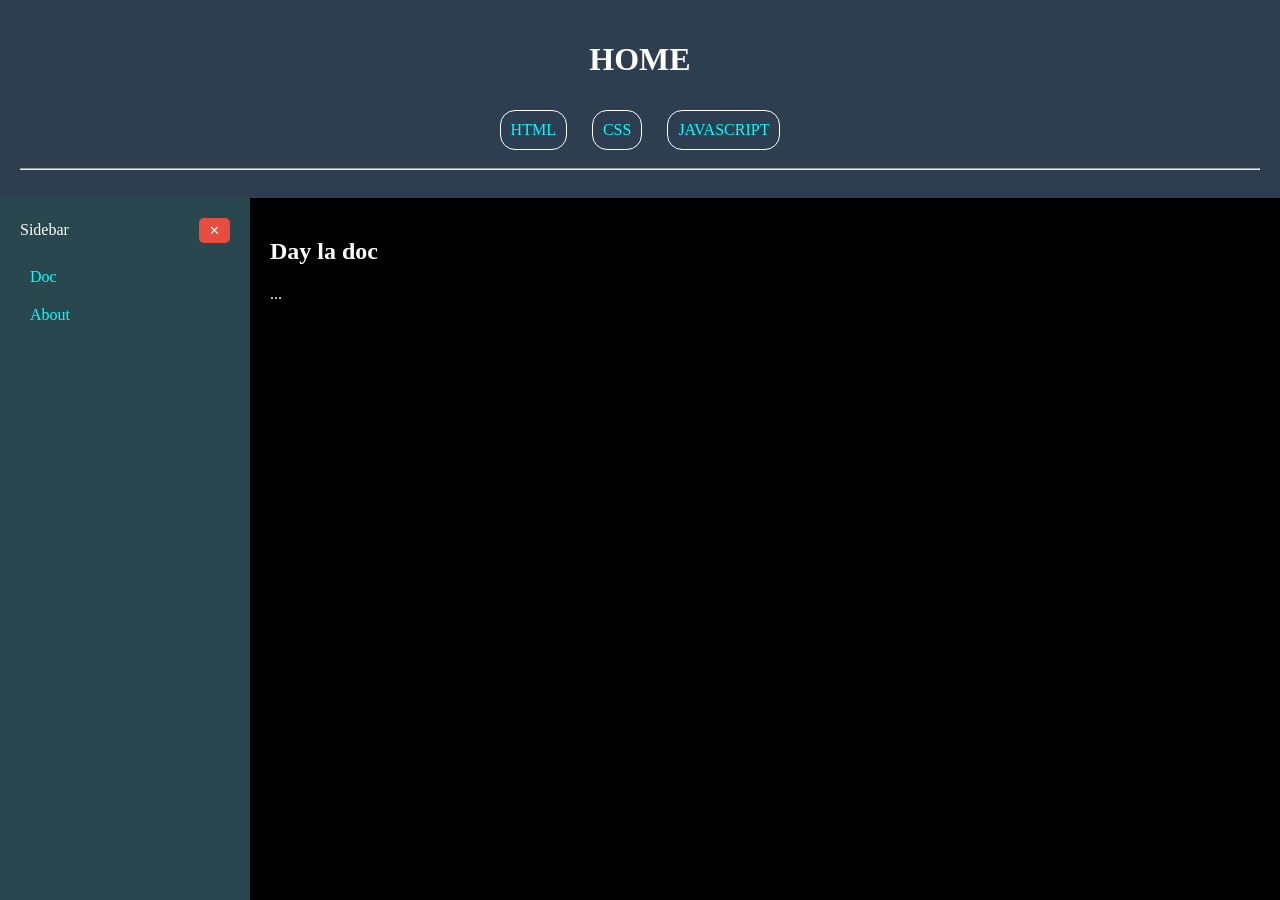
==== index.html @ edceb680 "first" ====
<!DOCTYPE html>
<html lang="en">
<head>
    <meta charset="UTF-8">
    <meta name="viewport" content="width=device-width, initial-scale=1.0">
    <title>HOME</title>
    <link rel="stylesheet" href="style.css">
</head>
<body>
    
    <header>
        <h1>HOME</h1>
        <nav>
            <a href="./HTML/html.html">HTML</a>
            <a href="./CSS/css.html">CSS</a>
            <a href="./JS/js.html">JAVASCRIPT</a>
        </nav>
        <hr>
    </header>

    <div class="middle-section">
        <button id="open-sidebar-btn" onclick="toggleSidebar()">☰</button>
        
        <aside class="sidebar">
        
            <div class="sidebar-header">
                <span>Sidebar</span>        
                <button class="close-btn" onclick="toggleSidebar()">✕</button>
            </div>

            <!-- NOI DUNG SIDEBAR -->
            <div class="sidebar-items">
                <a href="#" onclick="showSection('doc')">Doc</a>
                <a href="#" onclick="showSection('about')">About</a>
            </div>
        
        </aside>

        <!-- NOI DUNG CHINH -->
        <main class="main-content">

            <section id="doc" class="content-section">
                <h2>Day la doc</h2>
                <p>...</p>
            </section>

            <section id="about" class="content-section" style="display: none;">
                <h2>Giới thiệu</h2>

                <p>
                    Tôi là sinh viên ngành Công nghệ thông tin, có hứng thú với lập trình, Linux, mạng máy tính và an ninh mạng.
                    <br>
                    Tôi thích tìm hiểu công nghệ mới và xây dựng các dự án cá nhân.
                </p>

                <h2>Học vấn</h2>

                <div class="item">
                    <h3>Đại học Cửu Long</h3>
                    <p>Ngành Công Nghệ Thông Tin - Trí Tuệ Nhân Tạo</p>
                    <span>2025 - Nay</span>
                </div>
                
                <h2>Kỹ năng cơ bản và kiến thức nền tảng</h2>

                <ul>
                    <li>C / C++</li>
                    <li>C# / .NET</li>
                    <li>Python</li>
                    <li>React</li>
                    <li>HTML / CSS / JavaScript</li>
                    <li>Linux</li>
                    <li>Git / GitHub</li>
                </ul>
                
                <h2>Dự án</h2>

                <div class="item">
                    <h3>Todo App (<a href="https://todo-app-seven-mocha-91.vercel.app/" target="_blank">Click here</a>)</h3>
                    <p>
                        Ứng dụng quản lý công việc được xây dựng bằng React và Node.js.
                    </p>
                </div>

                <div class="item">
                    <h3>Desktop App (Đang nghiên cứu)</h3>
                    <p>
                        Ứng dụng desktop sử dụng C#/.NET, lưu trữ dữ liệu bằng SQLite.
                    </p>
                </div>
                
                <h2>Sở thích</h2>

                <p>
                    Lập trình, Linux, cybersecurity, nghiên cứu công nghệ và xây dựng các project cá nhân.
                </p>
            </section>

        </main>
    </div>

    <script>
        function toggleSidebar() {
            const middleSection = document.querySelector('.middle-section');
            middleSection.classList.toggle('sidebar-closed');
        }

        function showSection(sectionId) {
            const sections = document.querySelectorAll('.content-section');
            
            sections.forEach(sec => {
                sec.style.display = 'none';
            });
            
            const activeSection = document.getElementById(sectionId);
            if (activeSection) {
                activeSection.style.display = 'block';
            }
        }
    </script>
</body>
</html>
---- style.css ----
body {
    background-color: black;
    color: white;
    border-radius: 15px;
    box-sizing: border-box;
    margin: 0;
    display: flex;
    flex-direction: column;
    min-height: 100vh;
}

nav a {
    text-decoration: none;
    color: #0ff;
    text-align: center;
    border: 1px solid white;
    border-radius: 15px;
    padding: 10px;
}

nav {
    padding: 10px;
    justify-content: center;
    display: flex;
    gap: 25px;
}

header {
    background-color: #2c3e50;
    color: white;
    padding: 20px;
    text-align: center;
}

.middle-section {
    display: flex;
    flex: 1;
    position: relative;
}

.sidebar {
    width: 250px;
    background-color: #29474e;
    padding: 20px;
    box-sizing: border-box;
    transition: all 0.3s ease;
    overflow: hidden;
}

.sidebar-header {
    display: flex;
    justify-content: space-between;
    align-items: center;
    margin-bottom: 15px;
}

.close-btn {
    background-color: #e74c3c;
    color: white;
    border: none;
    padding: 5px 10px;
    border-radius: 5px;
    cursor: pointer;
    transition: background-color 0.2s ease-in-out;
}

.close-btn:hover {
    background-color: #c0392b;
}

#open-sidebar-btn {
    display: none;
    position: absolute;
    left: 10px;
    top: 10px;
    background-color: #29474e;
    color: white;
    border: 1px solid white;
    padding: 8px 12px;
    border-radius: 5px;
    cursor: pointer;
    z-index: 10;
    transition: background-color 0.2s ease-in-out;
}

#open-sidebar-btn:hover {
    background-color: #3b636c;
}

.middle-section.sidebar-closed .sidebar {
    width: 0;
    padding: 0;
    border: none;
}

.middle-section.sidebar-closed #open-sidebar-btn {
    display: block;
}

.main-content {
    flex: 1;
    padding: 20px;
    background-color: #000000;
}
.middle-section .sidebar .sidebar-items a{
    display: flex;
    padding: 10px;
    border-radius: 15px;
    text-decoration: none;
    color: #0ff;
}

.sidebar-items a {
    transition: 0.2s ease-in-out;
}

.sidebar-items a:hover {
    background-color: #485553;
    transform: translateY(-2px);
}

.sidebar-items a:active {
    background-color: #29474e;
    transform: translateY(2px);
}
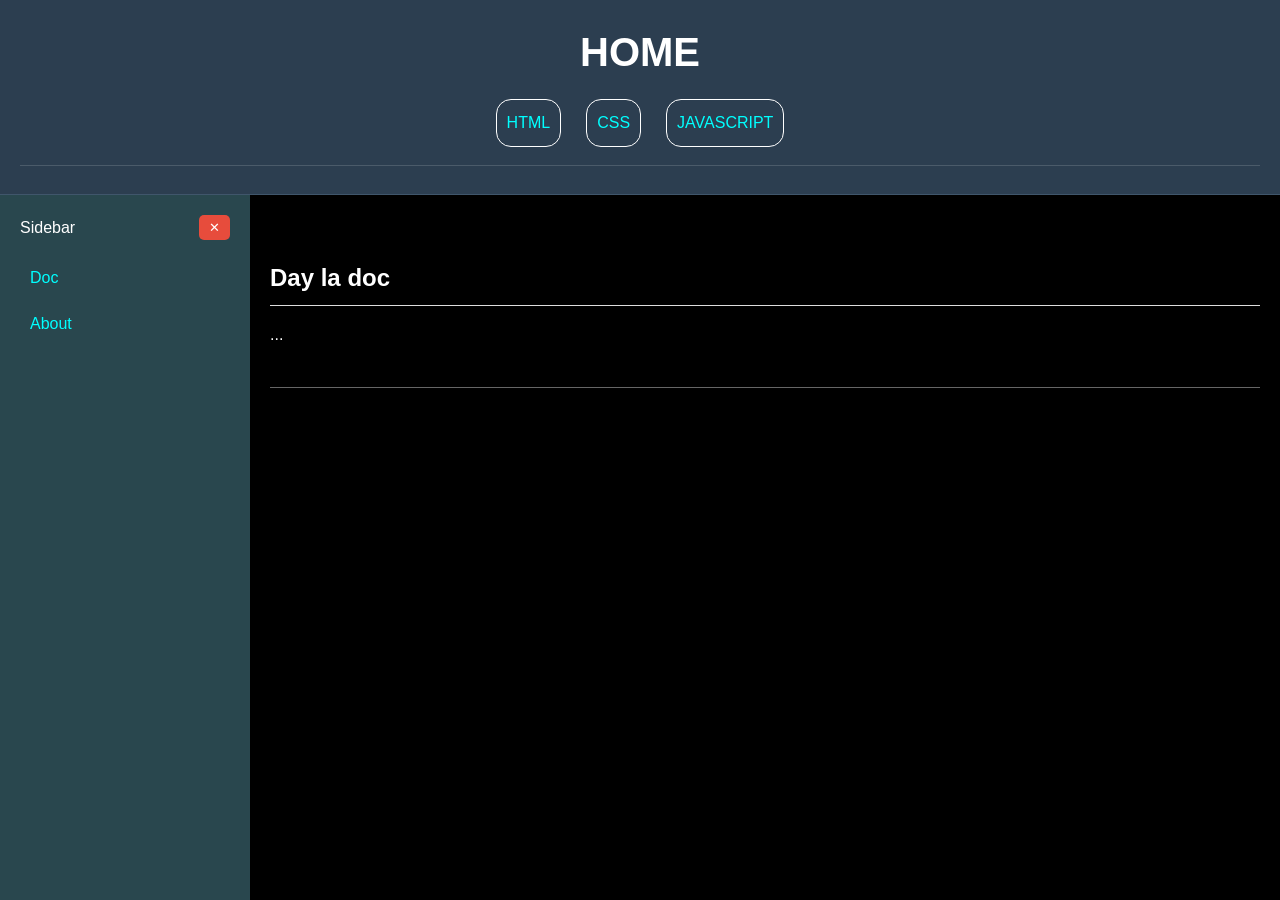
==== commit 31053493: "fix-about" ====
--- a/index.html
+++ b/index.html
@@ -44,56 +44,174 @@
                 <p>...</p>
             </section>
 
-            <section id="about" class="content-section" style="display: none;">
-                <h2>Giới thiệu</h2>
-
-                <p>
-                    Tôi là sinh viên ngành Công nghệ thông tin, có hứng thú với lập trình, Linux, mạng máy tính và an ninh mạng.
-                    <br>
-                    Tôi thích tìm hiểu công nghệ mới và xây dựng các dự án cá nhân.
-                </p>
-
-                <h2>Học vấn</h2>
-
-                <div class="item">
-                    <h3>Đại học Cửu Long</h3>
-                    <p>Ngành Công Nghệ Thông Tin - Trí Tuệ Nhân Tạo</p>
-                    <span>2025 - Nay</span>
-                </div>
-                
-                <h2>Kỹ năng cơ bản và kiến thức nền tảng</h2>
-
-                <ul>
-                    <li>C / C++</li>
-                    <li>C# / .NET</li>
-                    <li>Python</li>
-                    <li>React</li>
-                    <li>HTML / CSS / JavaScript</li>
-                    <li>Linux</li>
-                    <li>Git / GitHub</li>
-                </ul>
-                
-                <h2>Dự án</h2>
-
-                <div class="item">
-                    <h3>Todo App (<a href="https://todo-app-seven-mocha-91.vercel.app/" target="_blank">Click here</a>)</h3>
-                    <p>
-                        Ứng dụng quản lý công việc được xây dựng bằng React và Node.js.
-                    </p>
-                </div>
-
-                <div class="item">
-                    <h3>Desktop App (Đang nghiên cứu)</h3>
-                    <p>
-                        Ứng dụng desktop sử dụng C#/.NET, lưu trữ dữ liệu bằng SQLite.
-                    </p>
-                </div>
-                
-                <h2>Sở thích</h2>
-
-                <p>
-                    Lập trình, Linux, cybersecurity, nghiên cứu công nghệ và xây dựng các project cá nhân.
-                </p>
+            <section id="about" class="content-section about-section" style="display: none;">
+
+                <!-- HERO -->
+                <div class="about-hero">
+                    <div class="about-avatar">
+                        <span>K</span>
+                    </div>
+
+                    <div class="about-intro">
+                        <span class="about-label">ABOUT ME</span>
+                        <h2>Kaito</h2>
+                        <h3>IT Student <span>|</span> Developer</h3>
+
+                        <p>
+                            T yêu thích lập trình, Linux, mạng máy tính và an ninh mạng.
+                            Tập trung học hỏi công nghệ mới và xây dựng các dự án cá nhân.
+                        </p>
+
+                        <div class="about-tags">
+                            <span>Programming</span>
+                            <span>Linux</span>
+                            <span>Cybersecurity</span>
+                        </div>
+                    </div>
+                </div>
+
+                <!-- EDUCATION -->
+                <div class="about-block">
+                    <div class="about-heading">
+                        <span class="about-icon">01</span>
+                        <div>
+                            <h2>Học vấn</h2>
+                            <p>Education</p>
+                        </div>
+                    </div>
+
+                    <div class="about-card education-card">
+                        <div class="card-marker"></div>
+
+                        <div class="card-content">
+                            <span class="card-date">2025 – Nay</span>
+                            <h3>Đại học Cửu Long</h3>
+                            <p>Ngành học: cập nhật theo ngành học thực tế</p>
+                        </div>
+                    </div>
+                </div>
+
+                <!-- SKILLS -->
+                <div class="about-block">
+                    <div class="about-heading">
+                        <span class="about-icon">02</span>
+                        <div>
+                            <h2>Kỹ năng</h2>
+                            <p>Technologies & Tools</p>
+                        </div>
+                    </div>
+
+                    <div class="skills-grid">
+                        <div class="skill-card">
+                            <span class="skill-symbol">&lt;/&gt;</span>
+                            <h3>Programming</h3>
+                            <p>C · C++ · C# · Python</p>
+                        </div>
+
+                        <div class="skill-card">
+                            <span class="skill-symbol">◈</span>
+                            <h3>Web Development</h3>
+                            <p>HTML · CSS · JavaScript · React</p>
+                        </div>
+
+                        <div class="skill-card">
+                            <span class="skill-symbol">$_</span>
+                            <h3>Linux & Tools</h3>
+                            <p>Linux · Git · GitHub</p>
+                        </div>
+
+                        <div class="skill-card">
+                            <span class="skill-symbol">{ }</span>
+                            <h3>Backend</h3>
+                            <p>Node.js · .NET</p>
+                        </div>
+                    </div>
+                </div>
+
+                <!-- PROJECTS -->
+                <div class="about-block">
+                    <div class="about-heading">
+                        <span class="about-icon">03</span>
+                        <div>
+                            <h2>Dự án</h2>
+                            <p>Featured Projects</p>
+                        </div>
+                    </div>
+
+                    <div class="projects-grid">
+                        <article class="project-card">
+                            <div class="project-top">
+                                <span class="project-symbol">✓</span>
+                                <span class="project-status">Đã triển khai</span>
+                            </div>
+
+                            <h3>Todo App</h3>
+                            <p>
+                                Ứng dụng quản lý công việc, hỗ trợ người dùng
+                                theo dõi và quản lý các nhiệm vụ.
+                            </p>
+
+                            <div class="project-tech">
+                                <span>React</span>
+                                <span>Node.js</span>
+                            </div>
+
+                            <a href="https://todo-app-seven-mocha-91.vercel.app/"
+                            target="_blank"
+                            rel="noopener noreferrer"
+                            class="project-link">
+                                Xem dự án <span>↗</span>
+                            </a>
+                        </article>
+
+                        <article class="project-card">
+                            <div class="project-top">
+                                <span class="project-symbol">⌘</span>
+                                <span class="project-status in-progress">Đang nghiên cứu</span>
+                            </div>
+
+                            <h3>Desktop App</h3>
+                            <p>
+                                Tìm hiểu phát triển ứng dụng desktop và
+                                phương pháp lưu trữ dữ liệu cục bộ.
+                            </p>
+
+                            <div class="project-tech">
+                                <span>C#</span>
+                                <span>.NET</span>
+                                <span>SQLite</span>
+                            </div>
+
+                            <span class="project-link disabled-link">
+                                Đang phát triển
+                            </span>
+                        </article>
+                    </div>
+                </div>
+
+                <!-- INTERESTS -->
+                <div class="about-block">
+                    <div class="about-heading">
+                        <span class="about-icon">04</span>
+                        <div>
+                            <h2>Sở thích</h2>
+                            <p>Interests</p>
+                        </div>
+                    </div>
+
+                    <div class="interests-list">
+                        <span>⌨ Lập trình</span>
+                        <span>▣ Linux</span>
+                        <span>⌘ Cybersecurity</span>
+                        <span>◉ Công nghệ mới</span>
+                    </div>
+                </div>
+
+                <div class="about-footer">
+                    <span class="footer-dot"></span>
+                    Always learning. Always building.
+                </div>
+
             </section>
 
         </main>
--- a/style.css
+++ b/style.css
@@ -1,125 +1,1165 @@
+/* =========================
+GLOBAL
+========================= */
+
+* {
+  box-sizing: border-box;
+  }
+
+:root {
+--bg-main: #000;
+--bg-header: #2c3e50;
+--bg-sidebar: #29474e;
+--bg-sidebar-hover: #3b636c;
+--accent: #00ffff;
+
+--code-bg: #111827;
+--code-border: #374151;
+--code-text: #e5e7eb;
+--code-muted: #6b7280;
+
+--radius: 12px;
+
+}
+
+html {
+scroll-behavior: smooth;
+}
+
 body {
-    background-color: black;
-    color: white;
-    border-radius: 15px;
-    box-sizing: border-box;
-    margin: 0;
-    display: flex;
-    flex-direction: column;
-    min-height: 100vh;
+background-color: var(--bg-main);
+color: white;
+margin: 0;
+height: 100vh;
+height: 100dvh;
+
+display: flex;
+flex-direction: column;
+
+overflow: hidden;
+font-family: Arial, Helvetica, sans-serif;
+line-height: 1.6;
+
+}
+
+/* =========================
+HEADER
+========================= */
+
+header {
+background-color: var(--bg-header);
+color: white;
+padding: 20px;
+text-align: center;
+z-index: 99;
+flex-shrink: 0;
+
+transition: 0.4s;
+border-bottom: 1px solid #40566b;
+
+}
+
+header h1 {
+font-size: 40px;
+margin: 0 0 5px;
+color: #fff;
+transition: 0.4s;
+}
+
+header p {
+color: #bbb;
+transition: 0.4s;
+}
+
+header hr {
+border: 0;
+border-top: 1px solid rgba(255, 255, 255, 0.15);
+}
+
+/* =========================
+NAVIGATION
+========================= */
+
+nav {
+padding: 10px;
+
+display: flex;
+justify-content: center;
+align-items: center;
+flex-wrap: wrap;
+gap: 25px;
+
 }
 
 nav a {
-    text-decoration: none;
-    color: #0ff;
-    text-align: center;
-    border: 1px solid white;
-    border-radius: 15px;
-    padding: 10px;
+text-decoration: none;
+color: #0ff;
+text-align: center;
+
+border: 1px solid white;
+border-radius: 15px;
+padding: 10px;
+
+transition:
+    background-color 0.2s ease,
+    color 0.2s ease,
+    transform 0.2s ease;
+
+}
+
+nav a:hover {
+background-color: #0ff;
+color: #000;
+transform: translateY(-2px);
+}
+
+/* =========================
+MIDDLE SECTION
+========================= */
+
+.middle-section {
+display: flex;
+flex: 1;
+min-height: 0;
+position: relative;
+}
+
+/* =========================
+SIDEBAR
+========================= */
+
+.sidebar {
+width: 250px;
+flex-shrink: 0;
+
+background-color: var(--bg-sidebar);
+padding: 20px;
+
+transition:
+    width 0.3s ease,
+    padding 0.3s ease;
+
+overflow: hidden;
+
+}
+
+.sidebar-header {
+display: flex;
+justify-content: space-between;
+align-items: center;
+gap: 10px;
+
+margin-bottom: 15px;
+white-space: nowrap;
+
+}
+
+.close-btn {
+background-color: #e74c3c;
+color: white;
+
+border: none;
+padding: 5px 10px;
+border-radius: 5px;
+
+cursor: pointer;
+flex-shrink: 0;
+
+transition: background-color 0.2s ease-in-out;
+
+}
+
+.close-btn:hover {
+background-color: #c0392b;
+}
+
+.sidebar-items a {
+display: flex;
+align-items: center;
+
+padding: 10px;
+border-radius: 15px;
+
+text-decoration: none;
+color: #0ff;
+white-space: nowrap;
+
+transition:
+    background-color 0.2s ease-in-out,
+    transform 0.2s ease-in-out;
+
+}
+
+.sidebar-items a:hover {
+background-color: #485553;
+transform: translateY(-2px);
+}
+
+.sidebar-items a:active {
+background-color: var(--bg-sidebar);
+transform: translateY(2px);
+}
+
+/* CLOSE SIDEBAR */
+
+.middle-section.sidebar-closed .sidebar {
+width: 0;
+padding: 0;
+border: none;
+}
+
+/* OPEN SIDEBAR BUTTON */
+
+#open-sidebar-btn {
+display: none;
+
+position: absolute;
+left: 10px;
+top: 10px;
+
+background-color: var(--bg-sidebar);
+color: white;
+
+border: 1px solid white;
+padding: 8px 12px;
+border-radius: 5px;
+
+cursor: pointer;
+z-index: 10;
+
+transition: background-color 0.2s ease-in-out;
+
+}
+
+#open-sidebar-btn:hover {
+background-color: var(--bg-sidebar-hover);
+}
+
+.middle-section.sidebar-closed #open-sidebar-btn {
+display: block;
+}
+
+/* =========================
+MAIN CONTENT
+========================= */
+
+.main-content {
+flex: 1;
+min-width: 0;
+min-height: 0;
+
+padding: 20px;
+background-color: var(--bg-main);
+
+overflow-y: auto;
+overflow-x: hidden;
+scrollbar-width: thin;
+scrollbar-color: #444 #111;
+
+}
+
+/* =========================
+GENERAL CONTENT
+========================= */
+
+section {
+border: 0;
+border-bottom: 1px solid rgba(255, 255, 255, 0.4);
+
+padding: 24px 0;
+border-radius: 0;
+margin-top: 0;
+
+}
+
+h2 {
+color: #fff;
+border-bottom: 1px solid #ddd;
+
+padding-bottom: 8px;
+margin-bottom: 15px;
+
+transition: 0.4s;
+
+}
+
+h3 {
+color: #fff;
+margin-bottom: 5px;
+transition: 0.4s;
+}
+
+.item {
+margin-bottom: 20px;
+}
+
+.item span {
+color: #fff;
+font-size: 14px;
+transition: 0.4s;
+}
+
+.item h3 a {
+color: inherit;
+text-decoration: none;
+}
+
+.item h3 a:hover {
+text-decoration: underline;
+}
+
+ul {
+padding-left: 25px;
+}
+
+li {
+margin-bottom: 5px;
+transition: 0.4s;
+}
+
+footer {
+margin-top: 40px;
+padding-top: 20px;
+
+border-top: 1px solid rgba(255, 255, 255, 0.4);
+text-align: center;
+
+color: #777;
+transition: 0.4s;
+
+user-select: text;
+
+}
+
+/* =========================
+OLD THEME COMPONENTS
+Retained for compatibility
+========================= */
+
+#theme-toggle {
+display: none;
+}
+
+.theme-button {
+position: fixed;
+top: 20px;
+right: 20px;
+
+padding: 10px 18px;
+
+background: #222;
+color: white;
+
+border-radius: 30px;
+cursor: pointer;
+
+font-size: 14px;
+font-weight: bold;
+
+box-shadow: 0 5px 15px rgba(0, 0, 0, 0.25);
+transition: 0.3s;
+z-index: 1000;
+
+}
+
+.theme-button:hover {
+transform: scale(1.05);
+}
+
+.light-text {
+display: inline;
+}
+
+.dark-text {
+display: none;
+}
+
+#theme-toggle:checked + .theme-button .light-text {
+display: none;
+}
+
+#theme-toggle:checked + .theme-button .dark-text {
+display: inline;
+}
+
+.container {
+width: 100%;
+max-width: none;
+
+margin: 0;
+padding: 32px clamp(20px, 6vw, 88px);
+
+background: transparent;
+color: #fff;
+
+border-radius: 0;
+box-shadow: none;
+
+transition:
+    background 0.4s,
+    color 0.4s,
+    box-shadow 0.4s;
+
+}
+
+.contact-buttons {
+display: flex;
+justify-content: center;
+flex-wrap: wrap;
+gap: 15px;
+margin-top: 20px;
+}
+
+.contact-btn {
+display: inline-block;
+padding: 10px 20px;
+
+background: #111;
+color: white !important;
+
+text-decoration: none;
+border-radius: 30px;
+
+font-weight: bold;
+font-size: 14px;
+
+user-select: text;
+-webkit-user-select: text;
+
+box-shadow: 0 5px 15px rgba(0, 0, 0, 0.2);
+
+transition:
+    background 0.3s,
+    color 0.3s,
+    transform 0.2s,
+    box-shadow 0.3s;
+
+}
+
+.contact-btn:hover {
+background: #333;
+transform: translateY(-3px);
+box-shadow: 0 8px 20px rgba(0, 0, 0, 0.3);
+}
+
+/* Old theme selectors */
+
+#theme-toggle:checked ~ .container {
+background: transparent;
+color: white;
+box-shadow: none;
+}
+
+#theme-toggle:checked ~ header {
+border-color: #555;
+}
+
+#theme-toggle:checked ~ header h1 {
+color: white;
+}
+
+#theme-toggle:checked ~ header p {
+color: #bbb;
+}
+
+#theme-toggle:checked ~ .container h2 {
+color: white;
+border-color: #444;
+}
+
+#theme-toggle:checked ~ .container h3 {
+color: white;
+}
+
+#theme-toggle:checked ~ .container p {
+color: #ccc;
+}
+
+#theme-toggle:checked ~ .container span {
+color: #999;
+}
+
+#theme-toggle:checked ~ .container li {
+color: #ccc;
+}
+
+#theme-toggle:checked ~ footer {
+color: #999;
+border-color: #444;
+}
+
+#theme-toggle:checked ~ .container .contact-btn {
+background: white;
+color: #111 !important;
+}
+
+#theme-toggle:checked ~ .container .contact-btn:hover {
+background: #ddd;
+}
+
+#theme-toggle:checked + .theme-button {
+background: white;
+color: #111;
+}
+
+/* ==================================================
+ABOUT PAGE
+Only affects #about
+================================================== */
+
+.about-section {
+--about-bg: #0b0b12;
+--about-card: #141420;
+--about-border: #29283b;
+--about-purple: #a78bfa;
+--about-blue: #667eea;
+
+width: 100%;
+max-width: 1100px;
+
+margin: 0 auto;
+padding: 32px clamp(16px, 4vw, 40px);
+
+border: none;
+color: #e5e7eb;
+
+}
+
+/* ABOUT HERO */
+
+.about-hero {
+display: flex;
+align-items: center;
+gap: 28px;
+
+padding: 32px;
+margin-bottom: 42px;
+
+background:
+    radial-gradient(
+        circle at 90% 10%,
+        rgba(118, 75, 162, 0.2),
+        transparent 45%
+    ),
+    linear-gradient(135deg, #171526, #101019);
+
+border: 1px solid var(--about-border);
+border-radius: 20px;
+
+position: relative;
+overflow: hidden;
+
+}
+
+.about-avatar {
+width: 110px;
+height: 110px;
+flex-shrink: 0;
+
+display: grid;
+place-items: center;
+
+background: linear-gradient(
+    135deg,
+    #667eea,
+    #764ba2,
+    #a855f7
+);
+
+border-radius: 28px;
+box-shadow: 0 8px 35px rgba(118, 75, 162, 0.3);
+
+}
+
+.about-avatar span {
+font-size: 58px;
+font-weight: 800;
+color: white;
+}
+
+.about-intro {
+min-width: 0;
+}
+
+.about-label {
+color: var(--about-purple);
+font-size: 12px;
+font-weight: 700;
+letter-spacing: 3px;
+}
+
+.about-intro h2 {
+margin: 5px 0;
+padding: 0;
+
+border: none;
+
+font-size: clamp(28px, 4vw, 40px);
+font-weight: 800;
+letter-spacing: -1px;
+
+}
+
+.about-intro h3 {
+margin: 0 0 12px;
+
+color: #b8b5d4;
+font-size: 16px;
+font-weight: 500;
+
+}
+
+.about-intro h3 span {
+color: var(--about-purple);
+margin: 0 5px;
+}
+
+.about-intro p {
+color: #a6a5b8;
+line-height: 1.8;
+margin: 0;
+}
+
+.about-tags {
+display: flex;
+flex-wrap: wrap;
+gap: 8px;
+margin-top: 18px;
+}
+
+.about-tags span,
+.project-tech span {
+padding: 5px 11px;
+
+border: 1px solid #39334f;
+background: rgba(118, 75, 162, 0.12);
+
+color: #c4b5fd;
+border-radius: 8px;
+font-size: 12px;
+
+}
+
+/* ABOUT SECTION HEADINGS */
+
+.about-block {
+margin-bottom: 42px;
+}
+
+.about-heading {
+display: flex;
+align-items: center;
+gap: 14px;
+
+margin-bottom: 20px;
+
+}
+
+.about-icon {
+width: 42px;
+height: 42px;
+flex-shrink: 0;
+
+display: grid;
+place-items: center;
+
+color: var(--about-purple);
+background: #1d1930;
+
+border: 1px solid #39304f;
+border-radius: 12px;
+
+font-size: 13px;
+font-weight: 800;
+
+}
+
+.about-heading h2 {
+border: none;
+padding: 0;
+margin: 0;
+
+font-size: 23px;
+
+}
+
+.about-heading p {
+color: #77758e;
+margin: 0;
+font-size: 12px;
+}
+
+/* EDUCATION */
+
+.education-card {
+display: flex;
+align-items: stretch;
+gap: 16px;
+
+padding: 22px;
+
+background: var(--about-card);
+border: 1px solid var(--about-border);
+border-radius: 14px;
+
+transition:
+    border-color 0.25s,
+    transform 0.25s;
+
+}
+
+.card-marker {
+width: 4px;
+flex-shrink: 0;
+
+border-radius: 5px;
+background: linear-gradient(#667eea, #a855f7);
+
+}
+
+.card-content {
+min-width: 0;
+}
+
+.card-date {
+color: var(--about-purple);
+font-size: 12px;
+font-weight: 700;
+}
+
+.education-card h3 {
+margin: 7px 0;
+font-size: 18px;
+}
+
+.education-card p {
+color: #9998ad;
+margin: 0;
+}
+
+/* SKILLS */
+
+.skills-grid {
+display: grid;
+grid-template-columns: repeat(2, minmax(0, 1fr));
+gap: 14px;
+}
+
+.skill-card {
+min-width: 0;
+padding: 22px;
+
+background: var(--about-card);
+border: 1px solid var(--about-border);
+border-radius: 14px;
+
+transition:
+    transform 0.25s,
+    border-color 0.25s,
+    background 0.25s;
+
+}
+
+.skill-symbol {
+display: inline-block;
+margin-bottom: 12px;
+
+color: var(--about-purple);
+
+font-size: 23px;
+font-weight: 800;
+font-family: monospace;
+
+}
+
+.skill-card h3 {
+font-size: 16px;
+margin: 0 0 8px;
+}
+
+.skill-card p {
+color: #9998ad;
+
+font-size: 13px;
+line-height: 1.8;
+
+margin: 0;
+overflow-wrap: anywhere;
+
+}
+
+/* PROJECTS */
+
+.projects-grid {
+display: grid;
+grid-template-columns: repeat(2, minmax(0, 1fr));
+gap: 16px;
+}
+
+.project-card {
+min-width: 0;
+
+display: flex;
+flex-direction: column;
+
+padding: 24px;
+
+background: linear-gradient(145deg, #171625, #111119);
+
+border: 1px solid var(--about-border);
+border-radius: 16px;
+
+transition:
+    transform 0.25s,
+    border-color 0.25s;
+
+}
+
+.project-top {
+display: flex;
+align-items: center;
+justify-content: space-between;
+flex-wrap: wrap;
+gap: 10px;
+
+margin-bottom: 20px;
+
+}
+
+.project-symbol {
+width: 42px;
+height: 42px;
+flex-shrink: 0;
+
+display: grid;
+place-items: center;
+
+color: #c4b5fd;
+background: #251d3c;
+
+border-radius: 12px;
+
+font-size: 22px;
+font-weight: 700;
+
+}
+
+.project-status {
+padding: 5px 9px;
+
+border-radius: 20px;
+background: #153327;
+color: #86efac;
+
+font-size: 11px;
+
+}
+
+.project-status.in-progress {
+background: #302817;
+color: #fcd34d;
+}
+
+.project-card h3 {
+margin: 0 0 10px;
+font-size: 20px;
+}
+
+.project-card > p {
+flex: 1;
+
+color: #a1a0b2;
+font-size: 14px;
+line-height: 1.8;
+
+margin: 0 0 18px;
+
+}
+
+.project-tech {
+display: flex;
+flex-wrap: wrap;
+gap: 7px;
+
+margin-bottom: 22px;
+
+}
+
+.project-link {
+display: flex;
+align-items: center;
+justify-content: space-between;
+gap: 8px;
+
+padding-top: 14px;
+border-top: 1px solid var(--about-border);
+
+color: #b8a5ff;
+text-decoration: none;
+
+font-size: 13px;
+font-weight: 700;
+
+transition: color 0.2s;
+
+}
+
+.project-link:hover {
+color: #fff;
+}
+
+.project-link span {
+font-size: 18px;
+}
+
+.disabled-link {
+color: #77758e;
+cursor: default;
+}
+
+/* INTERESTS */
+
+.interests-list {
+display: flex;
+flex-wrap: wrap;
+gap: 10px;
+}
+
+.interests-list span {
+padding: 11px 15px;
+
+background: var(--about-card);
+border: 1px solid var(--about-border);
+border-radius: 10px;
+
+color: #c7c5d9;
+font-size: 13px;
+
+}
+
+/* ABOUT FOOTER */
+
+.about-footer {
+display: flex;
+align-items: center;
+justify-content: center;
+gap: 10px;
+
+padding: 25px 0 10px;
+
+border-top: 1px solid var(--about-border);
+
+color: #77758e;
+font-size: 12px;
+letter-spacing: 1px;
+
+}
+
+.footer-dot {
+width: 7px;
+height: 7px;
+flex-shrink: 0;
+
+border-radius: 50%;
+background: #a78bfa;
+
+box-shadow: 0 0 10px #a78bfa;
+
+}
+
+/* ABOUT HOVER */
+
+@media (hover: hover) {
+.education-card:hover,
+.skill-card:hover,
+.project-card:hover {
+transform: translateY(-4px);
+border-color: #66518e;
+}
+
+.skill-card:hover {
+    background: #191727;
+}
+
+}
+
+/* =========================
+RESPONSIVE
+========================= */
+
+@media (max-width: 600px) {
+body {
+padding: 0;
+}
+
+header {
+    padding: 14px 10px;
+}
+
+header h1 {
+    font-size: 32px;
 }
 
 nav {
-    padding: 10px;
-    justify-content: center;
-    display: flex;
-    gap: 25px;
-}
-
-header {
-    background-color: #2c3e50;
-    color: white;
-    padding: 20px;
-    text-align: center;
-}
-
-.middle-section {
-    display: flex;
-    flex: 1;
-    position: relative;
+    gap: 10px;
+    padding: 8px 0;
+}
+
+nav a {
+    padding: 8px 12px;
+    font-size: 13px;
 }
 
 .sidebar {
-    width: 250px;
-    background-color: #29474e;
-    padding: 20px;
-    box-sizing: border-box;
-    transition: all 0.3s ease;
-    overflow: hidden;
-}
-
-.sidebar-header {
-    display: flex;
-    justify-content: space-between;
-    align-items: center;
-    margin-bottom: 15px;
-}
-
-.close-btn {
-    background-color: #e74c3c;
-    color: white;
-    border: none;
-    padding: 5px 10px;
-    border-radius: 5px;
-    cursor: pointer;
-    transition: background-color 0.2s ease-in-out;
-}
-
-.close-btn:hover {
-    background-color: #c0392b;
-}
-
-#open-sidebar-btn {
-    display: none;
-    position: absolute;
-    left: 10px;
-    top: 10px;
-    background-color: #29474e;
-    color: white;
-    border: 1px solid white;
-    padding: 8px 12px;
-    border-radius: 5px;
-    cursor: pointer;
-    z-index: 10;
-    transition: background-color 0.2s ease-in-out;
-}
-
-#open-sidebar-btn:hover {
-    background-color: #3b636c;
+    width: 210px;
+    padding: 15px;
 }
 
 .middle-section.sidebar-closed .sidebar {
     width: 0;
     padding: 0;
-    border: none;
-}
-
-.middle-section.sidebar-closed #open-sidebar-btn {
-    display: block;
 }
 
 .main-content {
-    flex: 1;
-    padding: 20px;
-    background-color: #000000;
-}
-.middle-section .sidebar .sidebar-items a{
-    display: flex;
-    padding: 10px;
-    border-radius: 15px;
-    text-decoration: none;
-    color: #0ff;
-}
-
-.sidebar-items a {
-    transition: 0.2s ease-in-out;
-}
-
-.sidebar-items a:hover {
-    background-color: #485553;
-    transform: translateY(-2px);
-}
-
-.sidebar-items a:active {
-    background-color: #29474e;
-    transform: translateY(2px);
+    padding: 14px;
+}
+
+.container {
+    width: 100%;
+    padding: 24px 20px;
+    margin: 0;
+}
+
+.theme-button {
+    top: 10px;
+    right: 10px;
+
+    padding: 8px 14px;
+    font-size: 13px;
+}
+
+.contact-buttons {
+    gap: 10px;
+}
+
+.contact-btn {
+    padding: 9px 16px;
+}
+
+/* ABOUT MOBILE */
+
+.about-section {
+    padding: 20px 14px;
+}
+
+.about-hero {
+    flex-direction: column;
+    align-items: flex-start;
+    gap: 20px;
+
+    padding: 22px;
+    border-radius: 16px;
+}
+
+.about-avatar {
+    width: 76px;
+    height: 76px;
+    border-radius: 20px;
+}
+
+.about-avatar span {
+    font-size: 42px;
+}
+
+.about-intro h2 {
+    font-size: 30px;
+}
+
+.about-intro h3 {
+    font-size: 14px;
+}
+
+.about-intro p {
+    font-size: 14px;
+}
+
+.about-block {
+    margin-bottom: 32px;
+}
+
+.about-heading {
+    gap: 11px;
+}
+
+.about-heading h2 {
+    font-size: 20px;
+}
+
+.about-icon {
+    width: 38px;
+    height: 38px;
+}
+
+.skills-grid,
+.projects-grid {
+    grid-template-columns: minmax(0, 1fr);
+}
+
+.skill-card,
+.project-card {
+    padding: 19px;
+}
+
+.education-card {
+    padding: 18px;
+}
+
+.interests-list {
+    gap: 8px;
+}
+
+.interests-list span {
+    padding: 9px 11px;
+    font-size: 12px;
+}
+
+.about-footer {
+    font-size: 10px;
+    letter-spacing: 0.5px;
+}
+
+}
+
+/* SMALL MOBILE */
+
+@media (max-width: 360px) {
+header h1 {
+font-size: 27px;
+}
+
+nav {
+    gap: 6px;
+}
+
+nav a {
+    padding: 7px 9px;
+    font-size: 12px;
+}
+
+.sidebar {
+    width: 180px;
+}
+
+.about-section {
+    padding: 16px 8px;
+}
+
+.about-hero {
+    padding: 17px;
+}
+
+.project-top {
+    align-items: flex-start;
+}
+
 }
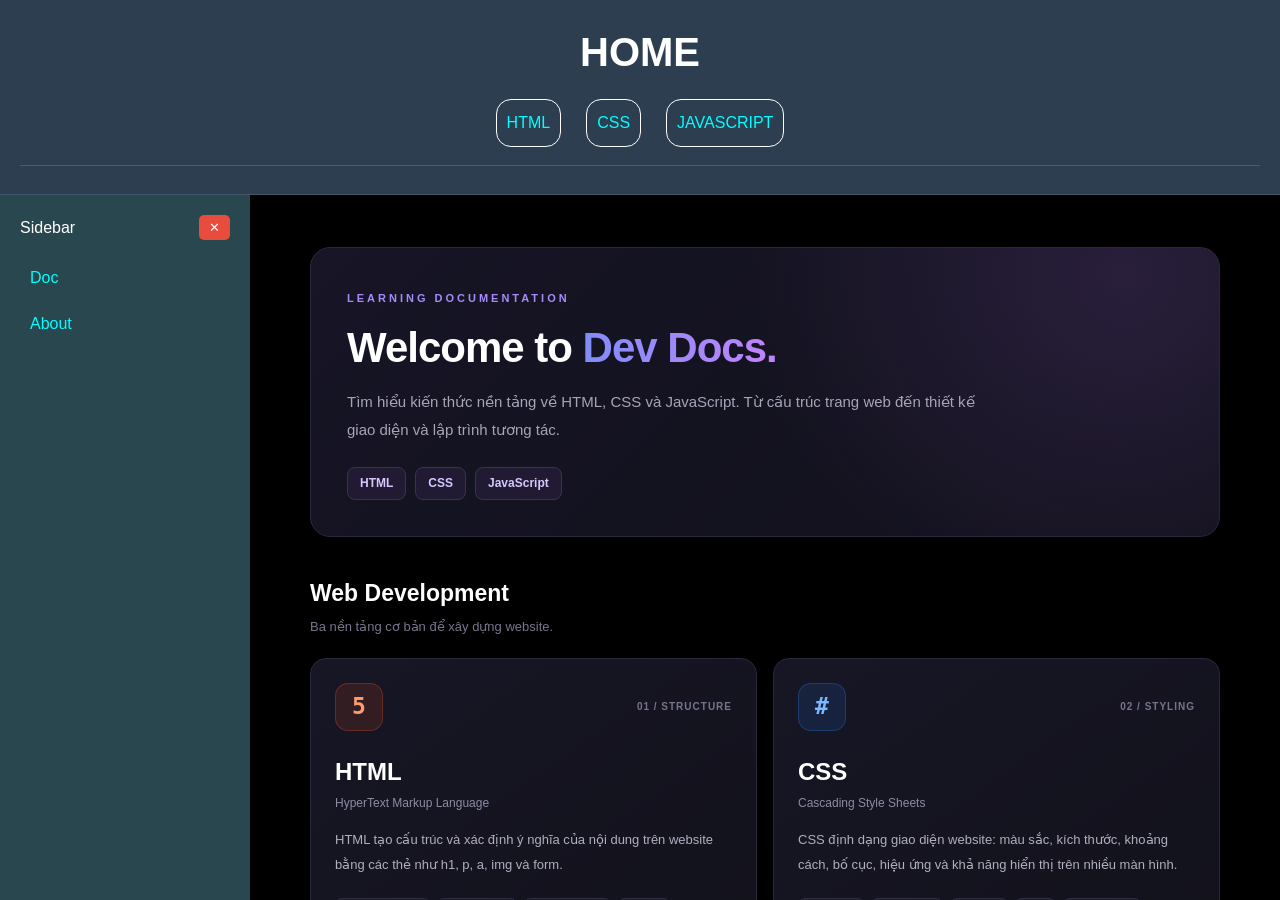
==== commit 68016dd3: "fix-doc" ====
--- a/index.html
+++ b/index.html
@@ -39,9 +39,212 @@
         <!-- NOI DUNG CHINH -->
         <main class="main-content">
 
-            <section id="doc" class="content-section">
-                <h2>Day la doc</h2>
-                <p>...</p>
+            <section id="doc" class="content-section doc-section">
+
+                <!-- HERO -->
+                <div class="doc-hero">
+                    <span class="doc-eyebrow">LEARNING DOCUMENTATION</span>
+                    <h2>Welcome to <span>Dev Docs.</span></h2>
+                    <p>
+                        Tìm hiểu kiến thức nền tảng về HTML, CSS và JavaScript.
+                        Từ cấu trúc trang web đến thiết kế giao diện và lập trình tương tác.
+                    </p>
+
+                    <div class="doc-hero-tags">
+                        <span>HTML</span>
+                        <span>CSS</span>
+                        <span>JavaScript</span>
+                    </div>
+                </div>
+
+                <!-- OVERVIEW -->
+                <div class="doc-heading">
+                    <div>
+                        <h2>Web Development</h2>
+                        <p>Ba nền tảng cơ bản để xây dựng website.</p>
+                    </div>
+                </div>
+
+                <div class="doc-language-grid">
+
+                    <!-- HTML -->
+                    <article class="doc-language-card html-card">
+                        <div class="doc-card-top">
+                            <div class="doc-language-icon html-icon">5</div>
+                            <span class="doc-level">01 / STRUCTURE</span>
+                        </div>
+
+                        <h3>HTML</h3>
+                        <p class="doc-subtitle">HyperText Markup Language</p>
+
+                        <p class="doc-description">
+                            HTML tạo cấu trúc và xác định ý nghĩa của nội dung
+                            trên website bằng các thẻ như h1, p, a, img và form.
+                        </p>
+
+                        <div class="doc-topics">
+                            <span>Cấu trúc HTML</span>
+                            <span>Text & Links</span>
+                            <span>Lists & Tables</span>
+                            <span>Forms</span>
+                            <span>Semantic HTML</span>
+                        </div>
+
+                        <a href="./HTML/html.html" class="doc-link">
+                            Học HTML <span>↗</span>
+                        </a>
+                    </article>
+
+                    <!-- CSS -->
+                    <article class="doc-language-card css-card">
+                        <div class="doc-card-top">
+                            <div class="doc-language-icon css-icon">#</div>
+                            <span class="doc-level">02 / STYLING</span>
+                        </div>
+
+                        <h3>CSS</h3>
+                        <p class="doc-subtitle">Cascading Style Sheets</p>
+
+                        <p class="doc-description">
+                            CSS định dạng giao diện website: màu sắc,
+                            kích thước, khoảng cách, bố cục, hiệu ứng và
+                            khả năng hiển thị trên nhiều màn hình.
+                        </p>
+
+                        <div class="doc-topics">
+                            <span>Selectors</span>
+                            <span>Box Model</span>
+                            <span>Flexbox</span>
+                            <span>Grid</span>
+                            <span>Responsive</span>
+                        </div>
+
+                        <a href="./CSS/css.html" class="doc-link">
+                            Học CSS <span>↗</span>
+                        </a>
+                    </article>
+
+                    <!-- JAVASCRIPT -->
+                    <article class="doc-language-card js-card">
+                        <div class="doc-card-top">
+                            <div class="doc-language-icon js-icon">JS</div>
+                            <span class="doc-level">03 / INTERACTION</span>
+                        </div>
+
+                        <h3>JavaScript</h3>
+                        <p class="doc-subtitle">Programming Language</p>
+
+                        <p class="doc-description">
+                            JavaScript giúp website xử lý dữ liệu,
+                            phản hồi thao tác người dùng, cập nhật nội dung
+                            và xây dựng các chức năng tương tác.
+                        </p>
+
+                        <div class="doc-topics">
+                            <span>Variables</span>
+                            <span>Functions</span>
+                            <span>Conditions</span>
+                            <span>DOM</span>
+                            <span>Events</span>
+                        </div>
+
+                        <a href="./JS/js.html" class="doc-link">
+                            Học JavaScript <span>↗</span>
+                        </a>
+                    </article>
+
+                </div>
+
+                <!-- HOW THEY WORK TOGETHER -->
+                <div class="doc-heading">
+                    <div>
+                        <h2>How They Work Together</h2>
+                        <p>Mỗi công nghệ đảm nhiệm một vai trò khác nhau.</p>
+                    </div>
+                </div>
+
+                <div class="doc-workflow">
+
+                    <div class="doc-workflow-item">
+                        <div class="workflow-icon workflow-html">&lt;/&gt;</div>
+                        <div>
+                            <h3>HTML</h3>
+                            <p>Xây dựng cấu trúc nội dung.</p>
+                        </div>
+                        <span class="workflow-role">Structure</span>
+                    </div>
+
+                    <div class="workflow-connector"></div>
+
+                    <div class="doc-workflow-item">
+                        <div class="workflow-icon workflow-css">#</div>
+                        <div>
+                            <h3>CSS</h3>
+                            <p>Thiết kế giao diện và bố cục.</p>
+                        </div>
+                        <span class="workflow-role">Presentation</span>
+                    </div>
+
+                    <div class="workflow-connector"></div>
+
+                    <div class="doc-workflow-item">
+                        <div class="workflow-icon workflow-js">JS</div>
+                        <div>
+                            <h3>JavaScript</h3>
+                            <p>Xử lý logic và tương tác.</p>
+                        </div>
+                        <span class="workflow-role">Behavior</span>
+                    </div>
+
+                </div>
+
+                <!-- LEARNING PATH -->
+                <div class="doc-heading">
+                    <div>
+                        <h2>Learning Path</h2>
+                        <p>Lộ trình học đề xuất cho người mới bắt đầu.</p>
+                    </div>
+                </div>
+
+                <div class="doc-learning-path">
+                    <div class="learning-step">
+                        <span class="step-number">01</span>
+                        <div>
+                            <h3>Học HTML</h3>
+                            <p>Nắm cấu trúc tài liệu, thẻ và cách tổ chức nội dung.</p>
+                        </div>
+                    </div>
+
+                    <div class="learning-step">
+                        <span class="step-number">02</span>
+                        <div>
+                            <h3>Học CSS</h3>
+                            <p>Hiểu Box Model, Flexbox, Grid và Responsive Design.</p>
+                        </div>
+                    </div>
+
+                    <div class="learning-step">
+                        <span class="step-number">03</span>
+                        <div>
+                            <h3>Học JavaScript</h3>
+                            <p>Thực hành biến, hàm, DOM và xử lý sự kiện.</p>
+                        </div>
+                    </div>
+
+                    <div class="learning-step">
+                        <span class="step-number">04</span>
+                        <div>
+                            <h3>Xây dựng dự án</h3>
+                            <p>Kết hợp cả ba công nghệ để tạo website hoàn chỉnh.</p>
+                        </div>
+                    </div>
+                </div>
+
+                <div class="doc-footer">
+                    <span class="doc-footer-dot"></span>
+                    Learn the fundamentals. Build something real.
+                </div>
+
             </section>
 
             <section id="about" class="content-section about-section" style="display: none;">
--- a/style.css
+++ b/style.css
@@ -1162,4 +1162,576 @@
     align-items: flex-start;
 }
 
+}
+
+
+
+
+/* ==================================================
+DOC PAGE
+================================================== */
+
+.doc-section {
+--doc-bg: #0b0b12;
+--doc-card: #141420;
+--doc-border: #29283b;
+--doc-text: #e5e7eb;
+--doc-muted: #9998ad;
+--doc-purple: #a78bfa;
+
+width: 100%;
+max-width: 1100px;
+margin: 0 auto;
+padding: 32px clamp(16px, 4vw, 40px);
+
+color: var(--doc-text);
+border: none;
+
+}
+
+/* HERO */
+
+.doc-hero {
+position: relative;
+overflow: hidden;
+
+padding: 36px;
+margin-bottom: 38px;
+
+background:
+    radial-gradient(
+        circle at 90% 10%,
+        rgba(118, 75, 162, 0.23),
+        transparent 45%
+    ),
+    linear-gradient(135deg, #171526, #101019);
+
+border: 1px solid var(--doc-border);
+border-radius: 20px;
+
+}
+
+.doc-eyebrow {
+display: inline-block;
+color: var(--doc-purple);
+
+font-size: 11px;
+font-weight: 800;
+letter-spacing: 3px;
+
+}
+
+.doc-hero h2 {
+margin: 12px 0;
+padding: 0;
+border: none;
+
+font-size: clamp(28px, 4vw, 42px);
+line-height: 1.3;
+letter-spacing: -1px;
+
+}
+
+.doc-hero h2 span {
+color: #a78bfa;
+background: linear-gradient(90deg, #818cf8, #c084fc);
+background-clip: text;
+-webkit-background-clip: text;
+-webkit-text-fill-color: transparent;
+}
+
+.doc-hero > p {
+max-width: 650px;
+color: #a6a5b8;
+
+font-size: 15px;
+line-height: 1.9;
+margin: 0;
+
+}
+
+.doc-hero-tags {
+display: flex;
+flex-wrap: wrap;
+gap: 9px;
+margin-top: 22px;
+}
+
+.doc-hero-tags span {
+padding: 6px 12px;
+
+color: #d4c8ff;
+background: rgba(118, 75, 162, 0.13);
+
+border: 1px solid #39334f;
+border-radius: 8px;
+
+font-size: 12px;
+font-weight: 700;
+
+}
+
+/* SECTION HEADINGS */
+
+.doc-heading {
+display: flex;
+align-items: center;
+justify-content: space-between;
+
+margin-bottom: 20px;
+
+}
+
+.doc-heading h2 {
+margin: 0 0 5px;
+padding: 0;
+border: none;
+
+font-size: 23px;
+
+}
+
+.doc-heading p {
+margin: 0;
+color: #77758e;
+font-size: 13px;
+}
+
+/* LANGUAGE CARDS */
+
+.doc-language-grid {
+display: grid;
+grid-template-columns: repeat(2, minmax(0, 1fr));
+gap: 16px;
+
+margin-bottom: 42px;
+
+}
+
+.doc-language-card {
+min-width: 0;
+
+display: flex;
+flex-direction: column;
+
+padding: 24px;
+
+background: linear-gradient(145deg, #171625, #111119);
+
+border: 1px solid var(--doc-border);
+border-radius: 16px;
+
+transition:
+    transform 0.25s,
+    border-color 0.25s;
+
+}
+
+.doc-card-top {
+display: flex;
+align-items: center;
+justify-content: space-between;
+gap: 10px;
+
+margin-bottom: 22px;
+
+}
+
+.doc-language-icon {
+width: 48px;
+height: 48px;
+flex-shrink: 0;
+
+display: grid;
+place-items: center;
+
+border-radius: 13px;
+
+font-size: 23px;
+font-weight: 800;
+font-family: monospace;
+
+}
+
+.html-icon {
+color: #ff9b70;
+background: rgba(228, 77, 38, 0.14);
+border: 1px solid rgba(228, 77, 38, 0.3);
+}
+
+.css-icon {
+color: #7db8ff;
+background: rgba(38, 120, 228, 0.14);
+border: 1px solid rgba(38, 120, 228, 0.3);
+}
+
+.js-icon {
+color: #f9df77;
+background: rgba(247, 223, 30, 0.12);
+border: 1px solid rgba(247, 223, 30, 0.3);
+}
+
+.doc-level {
+color: #77758e;
+font-size: 10px;
+font-weight: 700;
+letter-spacing: 1px;
+}
+
+.doc-language-card h3 {
+margin: 0 0 3px;
+font-size: 24px;
+}
+
+.doc-subtitle {
+margin: 0 0 15px;
+color: #8d8ba3;
+font-size: 12px;
+}
+
+.doc-description {
+margin: 0 0 20px;
+
+color: #b0afc0;
+font-size: 13px;
+line-height: 1.9;
+
+}
+
+.doc-topics {
+display: flex;
+flex-wrap: wrap;
+gap: 7px;
+
+margin-bottom: 22px;
+
+}
+
+.doc-topics span {
+padding: 5px 9px;
+
+color: #c4c3d4;
+background: #1c1b2a;
+
+border: 1px solid #302e43;
+border-radius: 7px;
+
+font-size: 11px;
+
+}
+
+.doc-link {
+display: flex;
+align-items: center;
+justify-content: space-between;
+
+gap: 10px;
+margin-top: auto;
+padding-top: 15px;
+
+border-top: 1px solid var(--doc-border);
+
+color: #b8a5ff;
+text-decoration: none;
+
+font-size: 13px;
+font-weight: 700;
+
+transition: color 0.2s;
+
+}
+
+.doc-link span {
+font-size: 18px;
+}
+
+.html-card .doc-link {
+color: #ff9b70;
+}
+
+.css-card .doc-link {
+color: #7db8ff;
+}
+
+.js-card .doc-link {
+color: #f9df77;
+}
+
+.doc-link:hover {
+color: #fff;
+}
+
+/* HOW THEY WORK TOGETHER */
+
+.doc-workflow {
+padding: 24px;
+
+background: var(--doc-card);
+border: 1px solid var(--doc-border);
+border-radius: 16px;
+
+margin-bottom: 42px;
+
+}
+
+.doc-workflow-item {
+display: flex;
+align-items: center;
+gap: 15px;
+}
+
+.workflow-icon {
+width: 46px;
+height: 46px;
+flex-shrink: 0;
+
+display: grid;
+place-items: center;
+
+border-radius: 12px;
+
+font-family: monospace;
+font-size: 18px;
+font-weight: 800;
+
+}
+
+.workflow-html {
+color: #ff9b70;
+background: rgba(228, 77, 38, 0.14);
+}
+
+.workflow-css {
+color: #7db8ff;
+background: rgba(38, 120, 228, 0.14);
+}
+
+.workflow-js {
+color: #f9df77;
+background: rgba(247, 223, 30, 0.12);
+}
+
+.doc-workflow-item > div:nth-child(2) {
+flex: 1;
+min-width: 0;
+}
+
+.doc-workflow-item h3 {
+margin: 0 0 3px;
+font-size: 15px;
+}
+
+.doc-workflow-item p {
+margin: 0;
+color: #9998ad;
+font-size: 13px;
+}
+
+.workflow-role {
+color: #85839b;
+font-size: 11px;
+text-align: right;
+}
+
+.workflow-connector {
+width: 2px;
+height: 22px;
+
+margin: 5px 0 5px 22px;
+
+background: linear-gradient(
+    to bottom,
+    #51436f,
+    #343047
+);
+
+}
+
+/* LEARNING PATH */
+
+.doc-learning-path {
+display: grid;
+grid-template-columns: repeat(2, minmax(0, 1fr));
+gap: 14px;
+
+margin-bottom: 42px;
+
+}
+
+.learning-step {
+display: flex;
+align-items: flex-start;
+gap: 14px;
+
+padding: 20px;
+
+background: var(--doc-card);
+border: 1px solid var(--doc-border);
+border-radius: 13px;
+
+transition: border-color 0.25s;
+
+}
+
+.step-number {
+width: 35px;
+height: 35px;
+flex-shrink: 0;
+
+display: grid;
+place-items: center;
+
+color: #c4b5fd;
+background: #251d3c;
+border-radius: 10px;
+
+font-size: 12px;
+font-weight: 800;
+
+}
+
+.learning-step h3 {
+margin: 0 0 7px;
+font-size: 15px;
+}
+
+.learning-step p {
+margin: 0;
+
+color: #9998ad;
+font-size: 12px;
+line-height: 1.8;
+
+}
+
+/* DOC FOOTER */
+
+.doc-footer {
+display: flex;
+align-items: center;
+justify-content: center;
+gap: 10px;
+
+padding: 25px 0 10px;
+
+border-top: 1px solid var(--doc-border);
+
+color: #77758e;
+font-size: 11px;
+letter-spacing: 1px;
+
+}
+
+.doc-footer-dot {
+width: 7px;
+height: 7px;
+flex-shrink: 0;
+
+border-radius: 50%;
+background: #a78bfa;
+box-shadow: 0 0 10px #a78bfa;
+
+}
+
+/* HOVER */
+
+@media (hover: hover) {
+.doc-language-card:hover {
+transform: translateY(-4px);
+border-color: #66518e;
+}
+
+.learning-step:hover {
+    border-color: #66518e;
+}
+
+}
+
+/* RESPONSIVE */
+
+@media (max-width: 600px) {
+.doc-section {
+padding: 20px 14px;
+}
+
+.doc-hero {
+    padding: 23px;
+    border-radius: 16px;
+}
+
+.doc-hero h2 {
+    font-size: 29px;
+}
+
+.doc-hero > p {
+    font-size: 13px;
+}
+
+.doc-heading h2 {
+    font-size: 20px;
+}
+
+.doc-language-grid,
+.doc-learning-path {
+    grid-template-columns: minmax(0, 1fr);
+}
+
+.doc-language-card {
+    padding: 20px;
+}
+
+.doc-workflow {
+    padding: 18px;
+}
+
+.doc-workflow-item {
+    gap: 11px;
+}
+
+.workflow-icon {
+    width: 40px;
+    height: 40px;
+}
+
+.workflow-role {
+    font-size: 10px;
+}
+
+.doc-workflow-item p {
+    font-size: 12px;
+}
+
+.learning-step {
+    padding: 17px;
+}
+
+.doc-footer {
+    font-size: 9px;
+    letter-spacing: 0.5px;
+}
+
+}
+
+@media (max-width: 360px) {
+.doc-section {
+padding: 16px 8px;
+}
+
+.doc-hero {
+    padding: 17px;
+}
+
+.doc-level {
+    font-size: 9px;
+    letter-spacing: 0;
+}
+
+.doc-workflow {
+    padding: 13px;
+}
+
+.workflow-role {
+    display: none;
+}
+
 }
